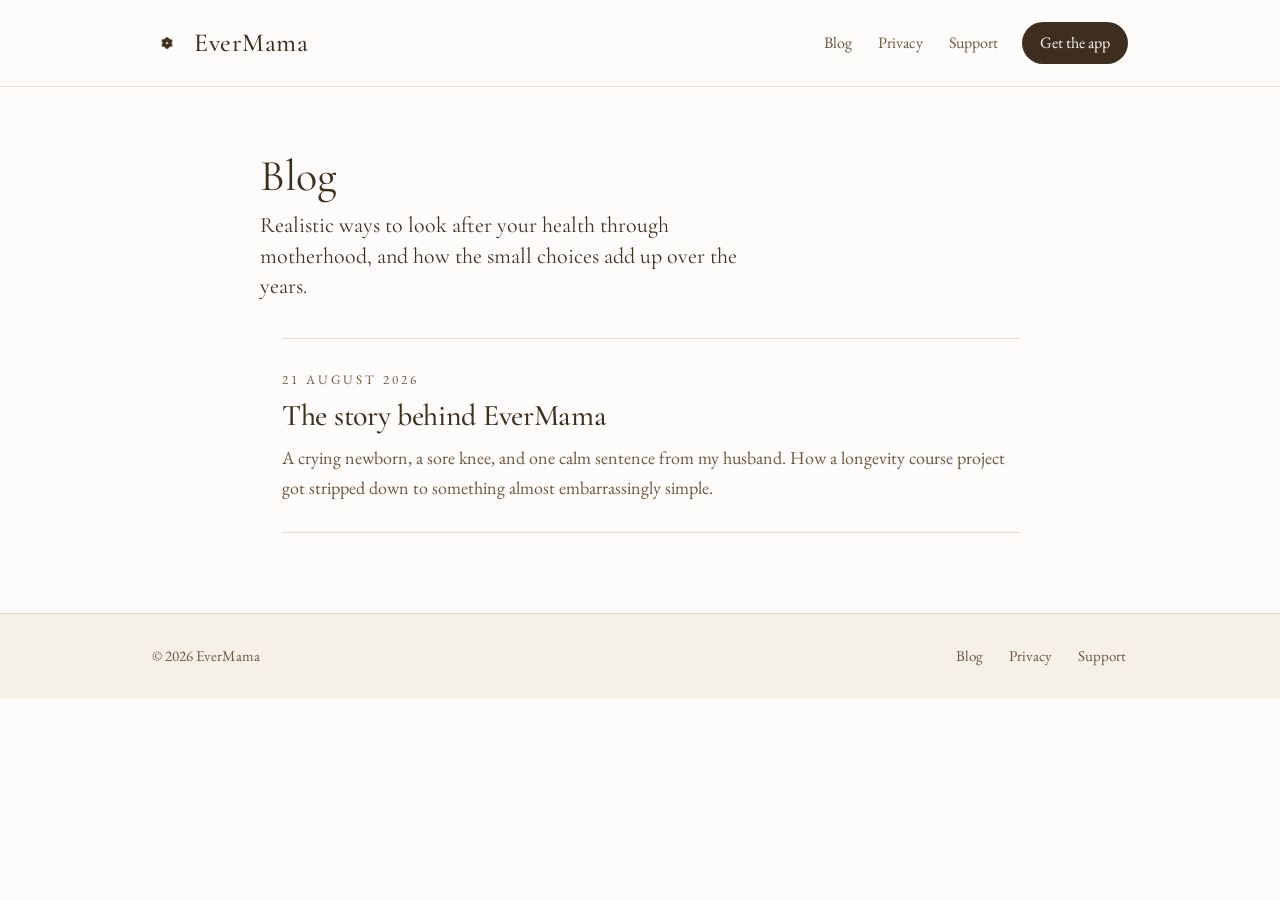
==== blog/index.html @ 4d95422d "Add a blog with the founder's story as its first post blog/ is a hand-maintained static section: ind" ====
<!doctype html>
<html lang="en">
  <head>
    <meta charset="utf-8" />
    <meta name="viewport" content="width=device-width, initial-scale=1" />
    <title>Blog — EverMama</title>
    <meta
      name="description"
      content="Realistic ways to look after your health through motherhood, and how small habits shape the years ahead."
    />
    <link rel="icon" href="/assets/favicon.png" type="image/png" />
    <meta name="theme-color" content="#fdfcfa" />

    <link rel="preconnect" href="https://fonts.googleapis.com" />
    <link rel="preconnect" href="https://fonts.gstatic.com" crossorigin />
    <link
      href="https://fonts.googleapis.com/css2?family=Cormorant+Garamond:ital,wght@0,400;0,500;1,400;1,500&family=EB+Garamond:ital,wght@0,400;0,500;1,400&display=swap"
      rel="stylesheet"
    />
    <link rel="stylesheet" href="/styles.css" />
  </head>
  <body>
    <header class="site">
      <div class="wrap">
        <a href="/" class="wordmark">
          <img src="/assets/mark.png" alt="" class="wordmark-icon" />
          EverMama
        </a>
        <nav>
          <a href="/blog/">Blog</a>
          <a href="/privacy.html">Privacy</a>
          <a href="/support.html">Support</a>
          <a href="/#get" class="nav-cta">Get the app</a>
        </nav>
      </div>
    </header>

    <main class="wrap wrap--doc doc">
      <h1>Blog</h1>
      <p class="doc-lede">
        Realistic ways to look after your health through motherhood, and how
        the small choices add up over the years.
      </p>

      <!--
        To add a post:
          1. Copy blog/_template.html to blog/<slug>.html and fill in the slots.
          2. Paste a new <li class="post-card"> at the TOP of this list.
        Newest first. Nothing else to update.
      -->
      <ul class="post-list">
        <li class="post-card">
          <span class="kicker">21 August 2026</span>
          <h2><a href="/blog/the-story-behind-evermama.html">The story behind EverMama</a></h2>
          <p>
            A crying newborn, a sore knee, and one calm sentence from my
            husband. How a longevity course project got stripped down to
            something almost embarrassingly simple.
          </p>
        </li>
      </ul>
    </main>

    <footer class="site">
      <div class="wrap">
        <div>© 2026 EverMama</div>
        <nav>
          <a href="/blog/">Blog</a>
          <a href="/privacy.html">Privacy</a>
          <a href="/support.html">Support</a>
        </nav>
      </div>
    </footer>
  </body>
</html>
---- styles.css ----
/* EverMama site — design tokens mirrored from the app's ui/tokens/index.ts.
   Brown ink, two serif families. Generic-serif fallback only — the app spec
   forbids sans, and the marketing surface follows.

   The color tokens below carry the app's accessibility audit (see
   docs/accessibility-audit-final.html in the app repo) past the WCAG AA
   contrast floor. Earlier values sat between 2.40:1 and 4.32:1 for normal
   text and small chrome; the deepened palette lands every token at ~4.7:1
   or higher, with the morning accent re-hued from warm amber (which
   collided with afternoon's rust) into dawn teal so the four windows
   occupy four distinct quadrants of the color wheel. */

:root {
  /* DELIBERATE DEVIATION from the cross-repo token mirror in CLAUDE.md.
     The page was previously painted in the app's card cream (#fbf7f2) so
     the whole marketing surface read as one continuous habit card. That
     made every section the same tone, which is exactly why the page read
     as one undifferentiated wall of prose. The surface is now near-white
     and the cream is demoted to a *band* token, used to stripe alternate
     sections. Cream still carries the brand, but as rhythm rather than
     wallpaper — sections now announce themselves by tone change.

     Kept faintly warm (#fdfcfa, not #ffffff) on purpose: the screenshots
     and the painted hero are cream-grounded, and a pure-white page makes
     their backgrounds read as dirty gray by comparison. */
  --page: #fdfcfa;
  /* band: the app's page cream, now doing section-striping duty. Every
     text token below is re-checked against it — --muted lands 6.08:1
     here and 6.68:1 on --page, both past the 4.5:1 AA floor. */
  --band: #f6f1e8;
  /* card: pure white, so a card lifts off both the near-white page and
     the cream band. On the old all-cream page there was no lighter tone
     left to lift with and inset surfaces had to recess instead; the
     near-white page restores the normal direction. */
  --card: #ffffff;
  /* recess: contact-form fields, which read better sunk than lifted. */
  --recess: #faf5ec;
  --ink: #3d2e1f;
  /* muted/whisper: the universal secondary tier — nav, footer, kickers,
     doc-updated, card bodies, contact-form labels, status placeholders. */
  --muted: #6e5640;
  --whisper: #6e5640;
  --border-soft: #e8dcc6;
  --border: #d4c4a0;
  /* on-ink pair for the inverted band (the anti-streak section and the
     closing CTA). #d8c9b6 on --ink is 8.05:1. */
  --on-ink: #fbf7f2;
  --on-ink-muted: #d8c9b6;
  /* sage: the deepened anytime-accent (~5:1). On the site this token is
     text-only (.contact-status.ok), so it tracks the readable tier; the
     app keeps a separate accent.sage #a8c092 for illustration fills
     where contrast doesn't apply. */
  --sage: #5d7a4d;
  /* terracotta: ~5.8:1 on the near-white page — carries the cream-on-
     terracotta form button, the badge-note link, the focus border
     on inputs, and the error status. */
  --terracotta: #a04a2f;

  /* Four-window accent palette — each window sits in its own quadrant of
     the wheel (dawn teal 188° · rust 13° · violet 251° · sage 102°) and
     reads as a temperature arc across the day. Now referenced: the
     step numerals in "how it works" and the rules above the receipt
     cards take the arc, so the site shows the app's own color logic. */
  --morning: #2e6e7a;
  --afternoon: #9c4838;
  --evening: #5a4e80;
  --anytime: #5d7a4d;

  /* shadow-card: 14% alpha — mirrors the app's shadows.card in
     ui/tokens/index.ts. The 6% the spec originally specified rendered
     below perception threshold, so cards (and the site's phone frames)
     floated flush with the background. 14% restores a visible lift while
     staying inside the brand's quiet, anti-Material register. */
  --shadow-card: 0 4px 20px rgba(80, 50, 28, 0.14);
  --shadow-ring: 0 2px 10px rgba(80, 50, 28, 0.12);
  --shadow-soft: 0 1px 3px rgba(80, 50, 28, 0.06);
}

* {
  box-sizing: border-box;
}

html,
body {
  margin: 0;
  padding: 0;
}

body {
  background: var(--page);
  color: var(--ink);
  font-family: 'EB Garamond', Garamond, 'Iowan Old Style', 'Apple Garamond', serif;
  font-size: 19px;
  line-height: 1.62;
  -webkit-font-smoothing: antialiased;
  -moz-osx-font-smoothing: grayscale;
}

a {
  color: var(--ink);
  text-decoration: underline;
  /* Link underlines need >=3:1 against the page background per WCAG
     1.4.11 — they are the only thing that differentiates a link from
     surrounding ink-on-page prose. `--border` (#d4c4a0) sat at 1.83:1
     and read as a hairline decoration rather than an affordance.
     `--muted` (#6e5640) is the same token the link's hover-color and
     all secondary text use, so the underline signals "this is the
     readable secondary tier" rather than "this is a faint rule". */
  text-decoration-color: var(--muted);
  text-underline-offset: 3px;
  transition: text-decoration-color 0.2s ease;
}
a:hover {
  text-decoration-color: var(--terracotta);
}

/* ---------- layout ----------

   Sections are full-bleed so alternate bands can carry a background tone
   edge to edge; `.wrap` re-establishes the reading column inside each
   one. Header and footer use the same wrapper so the wordmark and nav
   stay on the same vertical line as the section content. */

.wrap {
  max-width: 1040px;
  margin: 0 auto;
  padding: 0 32px;
}

/* Prose pages (privacy / support) hold a narrower measure than the
   marketing grid — ~72 characters at 18px. */
.wrap--doc {
  max-width: 760px;
}

header.site {
  border-bottom: 1px solid var(--border-soft);
  background: var(--page);
}
header.site .wrap {
  padding-top: 22px;
  padding-bottom: 22px;
  display: flex;
  align-items: center;
  justify-content: space-between;
}

header.site .wordmark {
  font-family: 'Cormorant Garamond', 'Cormorant', Garamond, serif;
  font-weight: 500;
  font-size: 26px;
  letter-spacing: 0.5px;
  text-decoration: none;
  color: var(--ink);
  display: inline-flex;
  align-items: center;
  gap: 12px;
}

header.site .wordmark-icon {
  width: 30px;
  height: 30px;
}

header.site nav {
  display: flex;
  align-items: center;
  gap: 22px;
  font-size: 16px;
}
header.site nav a {
  text-decoration: none;
  color: var(--muted);
  /* Lift the touch target above the WCAG 2.5.8 (AA) 24x24 floor. The font
     alone gives ~22px of vertical hit area; the symmetric 6px padding
     brings it to 27px, and the negative inline margin offsets the
     padding so the visual gap between the wordmark and the nav row
     stays exactly where it was. */
  padding: 6px 2px;
  margin: -6px 0;
}
header.site nav a:hover {
  color: var(--ink);
}
/* The nav's one filled affordance, so the header carries a CTA without
   adding a second row of chrome. */
header.site nav .nav-cta {
  color: var(--on-ink);
  background: var(--ink);
  border-radius: 999px;
  padding: 8px 18px;
  margin: 0;
  transition: background 0.2s ease;
}
header.site nav .nav-cta:hover {
  background: var(--terracotta);
  color: var(--on-ink);
}

footer.site {
  border-top: 1px solid var(--border-soft);
  background: var(--band);
  font-size: 15px;
  color: var(--muted);
}
footer.site .wrap {
  padding-top: 30px;
  padding-bottom: 30px;
  display: flex;
  flex-wrap: wrap;
  gap: 18px;
  justify-content: space-between;
  align-items: center;
}
footer.site nav {
  display: flex;
  flex-wrap: wrap;
  gap: 22px;
}
footer.site a {
  color: var(--muted);
  text-decoration: none;
  /* Same touch-target lift as the header nav (WCAG 2.5.8 AA, 24x24 px
     floor). 15px font + 12px padding = ~27px hit area. Negative margin
     preserves the visual baseline so the footer row reads identical. */
  padding: 6px 2px;
  margin: -6px 0;
}
footer.site a:hover {
  color: var(--ink);
}

/* ---------- section bands ----------

   The page's new rhythm. Every section is a full-bleed band; alternating
   `--band` cream against the near-white page is what makes the page read
   as sectioned rather than as one scroll of prose. `.band--ink` is the
   emphasis tone, spent on exactly one place (the closing CTA) so it
   keeps its weight. */

.band {
  padding: 88px 0;
}
.band--tint {
  background: var(--band);
}
.band--ink {
  background: var(--ink);
  color: var(--on-ink);
}
.band--ink .kicker {
  color: var(--on-ink-muted);
}
.band--ink h2 {
  color: var(--on-ink);
}
.band--ink .section-lede,
.band--ink p {
  color: var(--on-ink-muted);
}
.band--ink a {
  color: var(--on-ink);
  text-decoration-color: var(--on-ink-muted);
}

/* Section headers: kicker, h2, and an optional one-line lede. The lede is
   capped at a single short sentence by convention — the page's whole
   point is that the reading happens in the app, not here. */

.section-head {
  text-align: center;
  max-width: 640px;
  margin: 0 auto 48px;
}
.section-head > :last-child {
  margin-bottom: 0;
}

.kicker {
  display: block;
  font-family: 'EB Garamond', serif;
  text-transform: uppercase;
  letter-spacing: 3px;
  font-size: 13px;
  color: var(--muted);
  margin-bottom: 14px;
}

h2 {
  font-family: 'Cormorant Garamond', Garamond, serif;
  font-weight: 400;
  font-size: 38px;
  line-height: 1.15;
  letter-spacing: -0.3px;
  margin: 0 0 16px;
  color: var(--ink);
}

.section-lede {
  font-size: 20px;
  line-height: 1.55;
  color: var(--muted);
  margin: 0;
}

/* ---------- hero ---------- */

.hero {
  padding: 56px 0 72px;
  text-align: center;
}

/* The welcome-room scene, mirroring the app's first screen: the painting
   runs the width of the column and melts into the page through a
   gradient rather than ending on a hard edge, so the top of the page
   reads as one warm room instead of a picture pasted above text. The
   fade color must track --page exactly or a seam appears. */

.hero-scene {
  position: relative;
  margin: 0 0 26px;
  border-radius: 22px;
  overflow: hidden;
}
/* No CSS crop. The painted scenes put the mother and child near the
   vertical middle, so any fixed-height `object-fit: cover` band takes
   their heads off. `intro-hero.png` is instead pre-cropped in the asset
   itself (1080x520 — empty ceiling and foreground floor trimmed, whole
   figure kept), and rendered at its natural ratio so the headline still
   clears the fold. */
.hero-scene img {
  display: block;
  width: 100%;
  height: auto;
}
.hero-scene::after {
  content: '';
  position: absolute;
  inset: auto 0 -1px 0;
  height: 32%;
  background: linear-gradient(to bottom, rgba(253, 252, 250, 0), var(--page));
  pointer-events: none;
}

.hero h1 {
  font-family: 'Cormorant Garamond', Garamond, serif;
  font-weight: 400;
  font-size: 58px;
  line-height: 1.08;
  letter-spacing: -0.5px;
  margin: 0 0 22px;
  color: var(--ink);
}

.hero p.lede {
  font-size: 22px;
  line-height: 1.55;
  color: var(--muted);
  max-width: 580px;
  margin: 0 auto 34px;
}

/* ---------- store badges ---------- */

.badges {
  display: flex;
  justify-content: center;
  align-items: center;
  flex-wrap: wrap;
  gap: 16px;
  margin: 0;
}
.badges .store-badge {
  display: inline-block;
  text-decoration: none;
  line-height: 0;
  transition: opacity 0.2s ease;
}
.badges .store-badge:hover {
  opacity: 0.85;
}
.badges .store-badge img {
  display: block;
  width: auto;
}
/* Unequal pixel heights on purpose: Google's badge carries built-in
   padding that Apple's doesn't, so 56 / 40 produces roughly equal
   *visual* heights. */
.badges .play-badge img {
  height: 56px;
}
.badges .app-store-badge img {
  height: 40px;
}

.badge-note {
  font-family: 'Cormorant Garamond', Garamond, serif;
  font-size: 19px;
  color: var(--muted);
  text-align: center;
  max-width: 520px;
  margin: 24px auto 0;
}
.badge-note a {
  color: var(--terracotta);
  text-decoration-color: var(--terracotta);
}
.band--ink .badge-note {
  color: var(--on-ink-muted);
}
.band--ink .badge-note a {
  color: var(--on-ink);
  text-decoration-color: var(--on-ink-muted);
}

/* ---------- phone frame ---------- */

.phone {
  position: relative;
  width: 100%;
  aspect-ratio: 1284 / 2778;
  background: var(--ink);
  border-radius: 38px;
  padding: 7px;
  box-shadow: var(--shadow-card);
  cursor: zoom-in;
  overflow: hidden;
}
.phone img {
  display: block;
  width: 100%;
  height: 100%;
  object-fit: cover;
  object-position: center;
  border-radius: 31px;
  background: var(--page);
}

/* ---------- card grids ----------

   One card primitive, three grid densities. Cards are what carry the
   "sectioned" reading: each holds a short heading and at most two
   sentences, so a scan down the page collects headings and a reader who
   wants detail drops into the body without changing surface. */

.cards {
  display: grid;
  gap: 24px;
}
.cards--4 {
  grid-template-columns: repeat(4, 1fr);
}
.cards--3 {
  grid-template-columns: repeat(3, 1fr);
}
.cards--2 {
  grid-template-columns: repeat(2, 1fr);
}

.card {
  background: var(--card);
  border: 1px solid var(--border-soft);
  border-radius: 18px;
  padding: 28px 26px;
  box-shadow: var(--shadow-soft);
}
.card h3 {
  font-family: 'Cormorant Garamond', Garamond, serif;
  font-size: 24px;
  font-weight: 500;
  line-height: 1.2;
  margin: 0 0 10px;
  color: var(--ink);
}
.card p {
  color: var(--muted);
  font-size: 17px;
  line-height: 1.6;
  margin: 0;
}

/* ---------- app tour ----------

   Three phone-framed screenshots. Per CLAUDE.md this is the layout that
   looks right; the August 2026 attempt to swap it for a grid of ten
   per-feature crops was reverted on sight. If more screens need showing,
   add phone-framed cards, not crops. */

.tour {
  display: grid;
  grid-template-columns: repeat(4, 1fr);
  gap: 32px;
}
.tour-card {
  margin: 0;
  display: flex;
  flex-direction: column;
  align-items: center;
  text-align: center;
}
.tour-card .phone {
  max-width: 240px;
}
.tour-card figcaption {
  margin-top: 22px;
}
.tour-card .name {
  font-family: 'Cormorant Garamond', Garamond, serif;
  font-size: 24px;
  font-weight: 500;
  margin-bottom: 8px;
}
.tour-card .future {
  color: var(--muted);
  font-size: 17px;
  line-height: 1.6;
}

/* ---------- the note band's illustration ----------

   Shown whole (900 × 600), not cropped to a strip — like every scene in
   this set, the figures compose near the vertical middle, so a fixed-
   height object-fit band would cut the mother's head off. */
.note-scene {
  max-width: 620px;
  margin: 44px auto 0;
  border-radius: 22px;
  overflow: hidden;
  box-shadow: var(--shadow-card);
}
.note-scene img {
  display: block;
  width: 100%;
  height: auto;
}

/* ---------- receipts ----------

   The research links, one claim per card. Each card takes a colored rule
   from the time-window arc so the row reads as a set.  */

.receipt {
  border-top: 2px solid var(--border);
  padding-top: 18px;
}
.receipt:nth-child(1) {
  border-top-color: var(--morning);
}
.receipt:nth-child(2) {
  border-top-color: var(--afternoon);
}
.receipt:nth-child(3) {
  border-top-color: var(--evening);
}
.receipt:nth-child(4) {
  border-top-color: var(--anytime);
}
.receipt h3 {
  font-family: 'Cormorant Garamond', Garamond, serif;
  font-size: 21px;
  font-weight: 500;
  margin: 0 0 8px;
  color: var(--ink);
}
.receipt p {
  color: var(--muted);
  font-size: 16px;
  line-height: 1.6;
  margin: 0 0 10px;
}
.receipt .source {
  font-size: 15px;
}

.footnote {
  text-align: center;
  color: var(--muted);
  font-size: 16px;
  max-width: 660px;
  margin: 44px auto 0;
}

/* ---------- closing CTA ---------- */

.cta {
  text-align: center;
}
.cta .section-head {
  margin-bottom: 34px;
}

/* ---------- lightbox ---------- */

.lightbox {
  position: fixed;
  inset: 0;
  z-index: 100;
  display: flex;
  align-items: center;
  justify-content: center;
  padding: 40px 24px;
  background: rgba(61, 46, 31, 0.85);
  -webkit-backdrop-filter: blur(6px);
  backdrop-filter: blur(6px);
  animation: lightbox-fade 0.18s ease-out;
  cursor: zoom-out;
}
.lightbox[hidden] {
  display: none;
}
.lightbox img {
  display: block;
  max-width: min(92vw, 420px);
  max-height: 90vh;
  border-radius: 28px;
  box-shadow: 0 24px 60px rgba(0, 0, 0, 0.45);
  cursor: default;
}
.lightbox-close {
  position: absolute;
  top: 18px;
  right: 20px;
  width: 44px;
  height: 44px;
  border-radius: 50%;
  background: transparent;
  border: 1px solid rgba(252, 243, 228, 0.4);
  color: var(--on-ink);
  font-family: 'Cormorant Garamond', Garamond, serif;
  font-size: 28px;
  line-height: 1;
  padding: 0;
  display: flex;
  align-items: center;
  justify-content: center;
  cursor: pointer;
  transition: background 0.2s ease, border-color 0.2s ease;
}
.lightbox-close > span {
  display: block;
  transform: translateY(-2px);
}
.lightbox-close:hover {
  background: rgba(252, 243, 228, 0.14);
  border-color: var(--on-ink);
}
@keyframes lightbox-fade {
  from { opacity: 0; }
  to { opacity: 1; }
}

/* ---------- legal pages (privacy / support) ---------- */

.doc {
  padding: 64px 0 72px;
}
.doc h1 {
  font-family: 'Cormorant Garamond', Garamond, serif;
  font-weight: 400;
  font-size: 44px;
  line-height: 1.15;
  margin: 0 0 8px;
}
.doc .updated {
  display: block;
  color: var(--muted);
  font-size: 16px;
  margin-bottom: 28px;
}
.doc .doc-lede {
  font-family: 'Cormorant Garamond', Garamond, serif;
  font-size: 22px;
  line-height: 1.4;
  color: var(--ink);
  max-width: 520px;
  margin: 0 0 32px;
}
.doc h2 {
  font-family: 'Cormorant Garamond', Garamond, serif;
  font-weight: 500;
  font-size: 27px;
  margin: 40px 0 12px;
}
.doc h3 {
  font-family: 'Cormorant Garamond', Garamond, serif;
  font-weight: 500;
  font-size: 20px;
  margin: 28px 0 10px;
}
.doc p,
.doc li {
  font-size: 18px;
  line-height: 1.65;
}
.doc ul {
  padding-left: 22px;
}
.doc li {
  margin-bottom: 8px;
}

/* ---------- contact form ---------- */

.contact-form {
  margin: 24px 0 8px;
  display: flex;
  flex-direction: column;
  gap: 14px;
}
.contact-form label {
  font-family: 'EB Garamond', serif;
  text-transform: uppercase;
  letter-spacing: 3px;
  font-size: 14px;
  color: var(--muted);
  margin-bottom: -6px;
}
.contact-form input[type='email'],
.contact-form textarea {
  font-family: 'EB Garamond', Garamond, 'Iowan Old Style', serif;
  font-size: 18px;
  line-height: 1.55;
  color: var(--ink);
  background: var(--recess);
  border: 1px solid var(--border-soft);
  border-radius: 12px;
  padding: 12px 14px;
  outline: none;
  transition: border-color 0.2s ease;
  width: 100%;
}
.contact-form input[type='email']:focus,
.contact-form textarea:focus {
  border-color: var(--terracotta);
}
.contact-form textarea {
  resize: vertical;
  min-height: 140px;
}
.contact-form .hp {
  position: absolute;
  left: -9999px;
  opacity: 0;
  pointer-events: none;
}
.contact-form button {
  align-self: flex-start;
  font-family: 'Cormorant Garamond', Garamond, serif;
  font-size: 19px;
  color: var(--on-ink);
  background: var(--ink);
  border: none;
  border-radius: 12px;
  padding: 12px 26px;
  cursor: pointer;
  margin-top: 4px;
  transition: background 0.2s ease;
}
.contact-form button:hover:not(:disabled) {
  background: var(--terracotta);
}
.contact-form button:disabled {
  opacity: 0.6;
  cursor: not-allowed;
}
.contact-status {
  margin: 6px 0 0;
  font-size: 16px;
  min-height: 1.2em;
}
.contact-status.ok {
  color: var(--sage);
}
.contact-status.err {
  color: var(--terracotta);
}

/* ---------- reduce motion ----------
   Mirrors the app's Phase 7 runtime accessibility layer (commit 28f3517
   in evermama-habit-builder, docs/accessibility-audit.html §7). Visitors
   running the OS-level Reduce Motion setting get the same affordance
   here: link/button color transitions collapse to instant and the
   lightbox crossfade drops to a hard cut. The visual default is
   unchanged for everyone else. */

@media (prefers-reduced-motion: reduce) {
  *,
  *::before,
  *::after {
    animation-duration: 0.001ms !important;
    animation-iteration-count: 1 !important;
    transition-duration: 0.001ms !important;
    scroll-behavior: auto !important;
  }
}

/* ---------- responsive ---------- */

@media (max-width: 940px) {
  .band {
    padding: 68px 0;
  }
  .cards--4 {
    grid-template-columns: repeat(2, 1fr);
  }
  .tour {
    grid-template-columns: repeat(2, 1fr);
    gap: 40px;
  }
  .hero h1 {
    font-size: 50px;
  }
}

@media (max-width: 700px) {
  .cards--3,
  .cards--2 {
    grid-template-columns: 1fr;
  }
  .tour {
    grid-template-columns: 1fr;
    gap: 40px;
  }
}

@media (max-width: 540px) {
  .wrap {
    padding: 0 22px;
  }
  .band {
    padding: 56px 0;
  }
  .hero {
    padding: 40px 0 56px;
  }
  .hero h1 {
    font-size: 40px;
  }
  .hero p.lede {
    font-size: 20px;
  }
  h2 {
    font-size: 31px;
  }
  .cards--4 {
    grid-template-columns: 1fr;
  }
  .tour-card .phone {
    max-width: 240px;
  }
  .doc h1 {
    font-size: 36px;
  }
  header.site nav {
    gap: 16px;
  }
  footer.site .wrap {
    flex-direction: column;
    align-items: flex-start;
    gap: 10px;
  }
}

/* The one-row header needs ~444px (wordmark 156 + nav 244 + side padding),
   so on phones it can't fit however much the gaps shrink. Stack it:
   wordmark above, nav row below, both centered. */
@media (max-width: 480px) {
  header.site .wrap {
    flex-direction: column;
    gap: 14px;
    padding-top: 18px;
    padding-bottom: 18px;
  }
}

/* ---------- blog ----------

   Two pages share the doc column: `/blog/` (the index) and each post.
   The index is a hand-maintained list — add a `.post-card` at the top of
   the list when a post ships; newest first. Each post is a copy of
   `blog/_template.html` with the slots filled in. No build step, same as
   the rest of the site. */

.post-list {
  list-style: none;
  padding: 0;
  margin: 36px 0 0;
}
.post-card {
  border-top: 1px solid var(--border-soft);
  padding: 30px 0;
}
.post-card:last-child {
  border-bottom: 1px solid var(--border-soft);
}
.post-card .kicker {
  margin-bottom: 8px;
}
.post-card h2 {
  font-size: 30px;
  margin: 0 0 10px;
}
.post-card h2 a {
  text-decoration: none;
}
.post-card h2 a:hover {
  color: var(--terracotta);
}
.post-card p {
  color: var(--muted);
  font-size: 18px;
  margin: 0;
}

/* Article: a dateline above the title, and a slightly wider leading for
   long-form reading than the legal pages use. */
.post .kicker {
  margin-bottom: 10px;
}
.post h1 {
  margin-bottom: 28px;
  padding-bottom: 28px;
  border-bottom: 1px solid var(--border-soft);
}
.post .dek {
  font-family: 'Cormorant Garamond', Garamond, serif;
  font-size: 23px;
  line-height: 1.4;
  color: var(--muted);
  margin: -14px 0 36px;
}
.post-body strong {
  font-weight: 500;
  color: var(--ink);
}
.post-body p {
  font-size: 19px;
  line-height: 1.7;
  margin: 0 0 1.2em;
}
.post-body h2 {
  margin-top: 48px;
}
.post-body blockquote {
  font-family: 'Cormorant Garamond', Garamond, serif;
  font-size: 26px;
  line-height: 1.35;
  color: var(--ink);
  margin: 40px 0;
  padding-left: 22px;
  border-left: 2px solid var(--terracotta);
}
.post-foot {
  margin-top: 52px;
  padding-top: 28px;
  border-top: 1px solid var(--border-soft);
  color: var(--muted);
  font-size: 17px;
}
.post-foot p {
  margin: 0 0 10px;
}
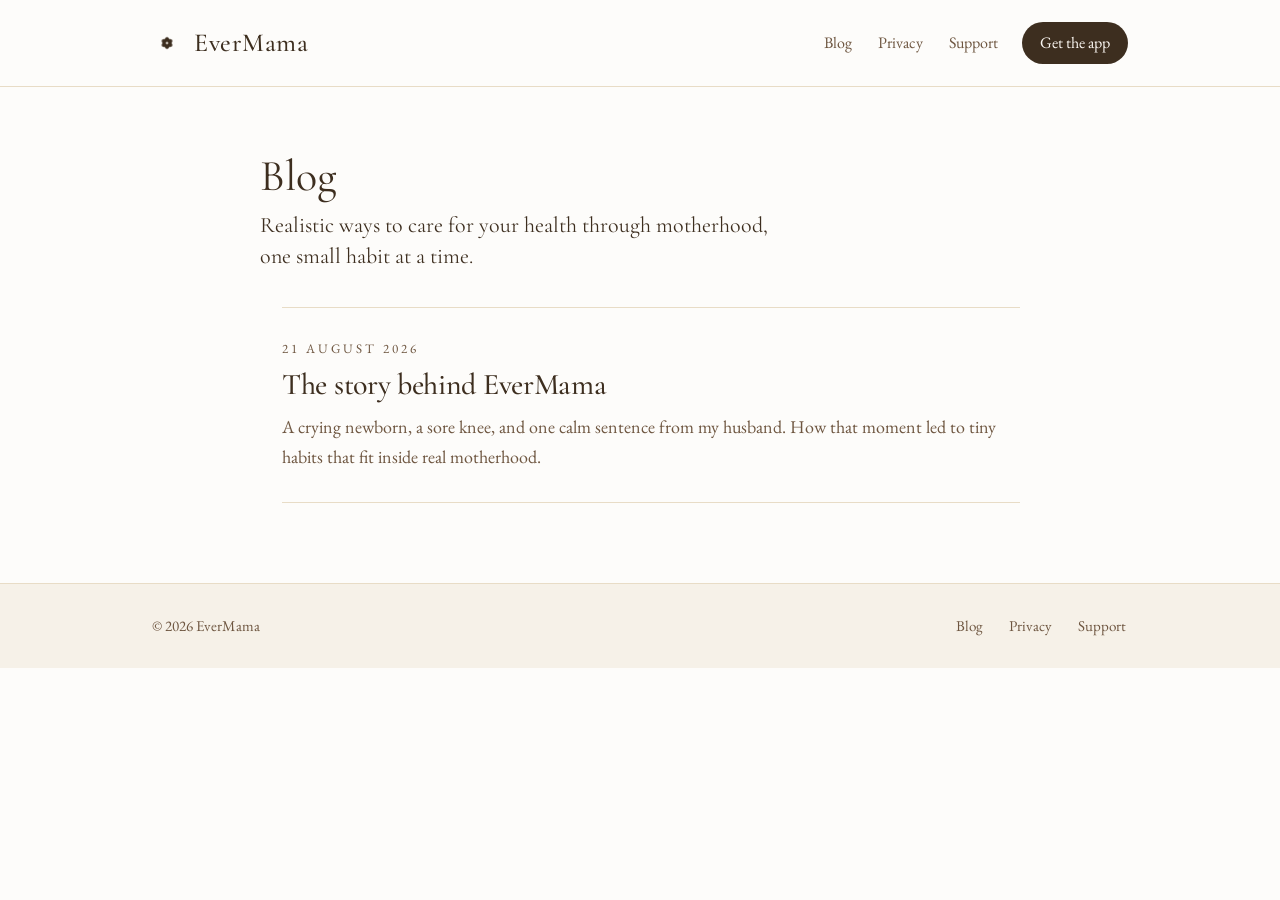
==== commit 0529edd3: "Refine homepage and blog copy" ====
--- a/blog/index.html
+++ b/blog/index.html
@@ -38,8 +38,8 @@
     <main class="wrap wrap--doc doc">
       <h1>Blog</h1>
       <p class="doc-lede">
-        Realistic ways to look after your health through motherhood, and how
-        the small choices add up over the years.
+        Realistic ways to care for your health through motherhood, one small
+        habit at a time.
       </p>
 
       <!--
@@ -54,8 +54,8 @@
           <h2><a href="/blog/the-story-behind-evermama.html">The story behind EverMama</a></h2>
           <p>
             A crying newborn, a sore knee, and one calm sentence from my
-            husband. How a longevity course project got stripped down to
-            something almost embarrassingly simple.
+            husband. How that moment led to tiny habits that fit inside real
+            motherhood.
           </p>
         </li>
       </ul>
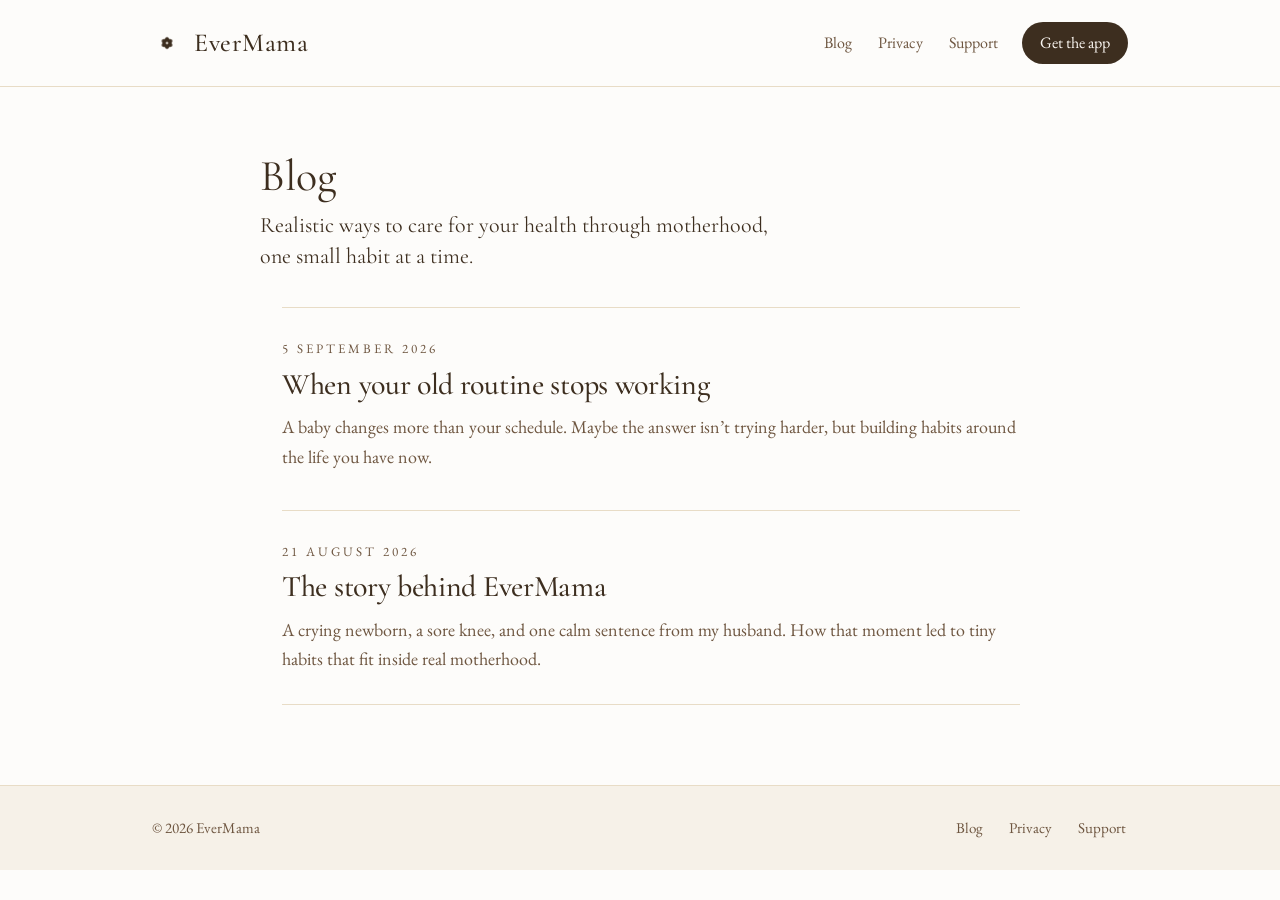
==== commit ed8157be: "List routines post on blog index" ====
--- a/blog/index.html
+++ b/blog/index.html
@@ -4,6 +4,7 @@
     <meta charset="utf-8" />
     <meta name="viewport" content="width=device-width, initial-scale=1" />
     <title>Blog — EverMama</title>
+    <link rel="canonical" href="https://evermama.app/blog/" />
     <meta
       name="description"
       content="Realistic ways to look after your health through motherhood, and how small habits shape the years ahead."
@@ -28,8 +29,8 @@
         </a>
         <nav>
           <a href="/blog/">Blog</a>
-          <a href="/privacy.html">Privacy</a>
-          <a href="/support.html">Support</a>
+          <a href="/privacy">Privacy</a>
+          <a href="/support">Support</a>
           <a href="/#get" class="nav-cta">Get the app</a>
         </nav>
       </div>
@@ -50,8 +51,16 @@
       -->
       <ul class="post-list">
         <li class="post-card">
+          <span class="kicker">5 September 2026</span>
+          <h2><a href="/blog/when-your-old-routine-stops-working">When your old routine stops working</a></h2>
+          <p>
+            A baby changes more than your schedule. Maybe the answer isn’t
+            trying harder, but building habits around the life you have now.
+          </p>
+        </li>
+        <li class="post-card">
           <span class="kicker">21 August 2026</span>
-          <h2><a href="/blog/the-story-behind-evermama.html">The story behind EverMama</a></h2>
+          <h2><a href="/blog/the-story-behind-evermama">The story behind EverMama</a></h2>
           <p>
             A crying newborn, a sore knee, and one calm sentence from my
             husband. How that moment led to tiny habits that fit inside real
@@ -66,8 +75,8 @@
         <div>© 2026 EverMama</div>
         <nav>
           <a href="/blog/">Blog</a>
-          <a href="/privacy.html">Privacy</a>
-          <a href="/support.html">Support</a>
+          <a href="/privacy">Privacy</a>
+          <a href="/support">Support</a>
         </nav>
       </div>
     </footer>
--- a/styles.css
+++ b/styles.css
@@ -960,3 +960,514 @@
 .post-foot p {
   margin: 0 0 10px;
 }
+
+/* ---------- blog: reading aids (prototype on the habits post) ----------
+
+   The reader is a mother on her phone, one hand free, mid-feed. These
+   pieces give her something to skim, touch, and take away without
+   changing a word of the article itself. Each one is additive: remove
+   the element and the post reads exactly as before. */
+
+/* Dateline with a reading time, in her units ("about one feed"). */
+.post .kicker .sep {
+  margin: 0 8px;
+}
+
+/* Hero: one of the app's painted scenes, shown whole (3:2). Cropping to a
+   strip cuts heads off — every scene composes its figures mid-frame. */
+.post-hero {
+  margin: 0 0 32px;
+}
+.post-hero img {
+  display: block;
+  width: 100%;
+  height: auto;
+  border-radius: 18px;
+  box-shadow: var(--shadow-soft);
+}
+
+/* "The short version": the whole argument in three lines, in a cream
+   band card so it reads as the app talking. */
+.short-version {
+  background: var(--band);
+  border-radius: 18px;
+  padding: 24px 28px 22px;
+  margin: 0 0 40px;
+}
+.short-version .kicker {
+  margin-bottom: 12px;
+}
+.post-body .short-version ul,
+.short-version ul {
+  list-style: none;
+  padding: 0;
+  margin: 0;
+}
+.short-version li {
+  font-family: 'Cormorant Garamond', Garamond, serif;
+  font-size: 22px;
+  line-height: 1.35;
+  color: var(--ink);
+  padding-left: 22px;
+  position: relative;
+  margin: 0 0 10px;
+}
+.short-version li:last-child {
+  margin-bottom: 0;
+}
+.short-version li::before {
+  content: '';
+  position: absolute;
+  left: 0;
+  top: 0.62em;
+  width: 8px;
+  height: 8px;
+  border-radius: 50%;
+  background: var(--terracotta);
+}
+
+/* "Try this tonight": one concrete action per section, styled like a
+   habit card from the app. Left rule takes the time-window arc. */
+.try-this {
+  background: var(--card);
+  border: 1px solid var(--border-soft);
+  border-left: 3px solid var(--anytime);
+  border-radius: 14px;
+  padding: 18px 22px 16px;
+  margin: 28px 0 36px;
+  box-shadow: var(--shadow-soft);
+}
+.try-this--morning {
+  border-left-color: var(--morning);
+}
+.try-this--afternoon {
+  border-left-color: var(--afternoon);
+}
+.try-this--evening {
+  border-left-color: var(--evening);
+}
+.try-this .kicker {
+  margin-bottom: 6px;
+}
+.post-body .try-this p {
+  font-size: 18px;
+  line-height: 1.55;
+  margin: 0;
+  color: var(--ink);
+}
+
+/* Recipe builder: two pickers write her if-then sentence. Native selects
+   on purpose — on a phone they open the wheel picker, which works with
+   a thumb. */
+.recipe {
+  background: var(--band);
+  border-radius: 18px;
+  padding: 24px 28px 26px;
+  margin: 28px 0 40px;
+}
+.recipe .kicker {
+  margin-bottom: 14px;
+}
+.post-body .recipe-line {
+  font-size: 19px;
+  line-height: 2.1;
+  margin: 0 0 14px;
+}
+.recipe select {
+  font-family: 'EB Garamond', Garamond, 'Iowan Old Style', serif;
+  font-size: 18px;
+  color: var(--ink);
+  background: var(--card);
+  border: 1px solid var(--border);
+  border-radius: 10px;
+  padding: 6px 12px;
+  margin: 0 2px;
+  max-width: 100%;
+  outline: none;
+}
+.recipe select:focus {
+  border-color: var(--terracotta);
+}
+.post-body .recipe-out {
+  font-family: 'Cormorant Garamond', Garamond, serif;
+  font-style: italic;
+  font-size: 27px;
+  line-height: 1.3;
+  color: var(--ink);
+  margin: 0 0 18px;
+  padding-left: 18px;
+  border-left: 2px solid var(--terracotta);
+}
+.recipe-actions {
+  display: flex;
+  flex-wrap: wrap;
+  gap: 10px 18px;
+  align-items: center;
+}
+.recipe-shuffle {
+  font-family: 'EB Garamond', Garamond, serif;
+  font-size: 16px;
+  color: var(--muted);
+  background: none;
+  border: 1px solid var(--border);
+  border-radius: 999px;
+  padding: 7px 16px;
+  cursor: pointer;
+}
+.recipe-shuffle:hover {
+  color: var(--ink);
+  border-color: var(--ink);
+}
+.recipe-cta {
+  font-family: 'EB Garamond', Garamond, serif;
+  font-size: 16px;
+  color: var(--on-ink);
+  background: var(--terracotta);
+  border-radius: 999px;
+  padding: 8px 18px;
+  text-decoration: none;
+}
+.recipe-cta:hover {
+  background: var(--ink);
+}
+
+/* Days-to-automatic range: one bar, 18 to 254, a marker at 66. Replaces
+   nothing; sits under the paragraph that gives the numbers. */
+.range {
+  margin: 28px 0 44px;
+  padding: 58px 0 0;
+}
+.range-track {
+  position: relative;
+  height: 6px;
+  border-radius: 3px;
+  background: var(--border-soft);
+  margin: 0 0 66px;
+}
+.range-fill {
+  position: absolute;
+  left: 7%;
+  right: 2%;
+  top: 0;
+  bottom: 0;
+  border-radius: 3px;
+  background: linear-gradient(90deg, var(--morning), var(--evening));
+  opacity: 0.55;
+}
+.range-mark {
+  position: absolute;
+  top: 50%;
+  width: 14px;
+  height: 14px;
+  border-radius: 50%;
+  transform: translate(-50%, -50%);
+  background: var(--afternoon);
+  box-shadow: 0 0 0 4px var(--page);
+}
+.range-label {
+  position: absolute;
+  font-family: 'EB Garamond', serif;
+  font-size: 15px;
+  color: var(--muted);
+  white-space: nowrap;
+  transform: translateX(-50%);
+}
+.range-label strong {
+  display: block;
+  font-family: 'Cormorant Garamond', Garamond, serif;
+  font-weight: 500;
+  font-size: 22px;
+  color: var(--ink);
+  line-height: 1.1;
+}
+.range-label--above {
+  bottom: 16px;
+}
+.range-label--below {
+  top: 16px;
+}
+.range-label--left {
+  transform: none;
+}
+.range-label--right {
+  transform: translateX(-100%);
+}
+.range figcaption {
+  font-size: 16px;
+  line-height: 1.5;
+  color: var(--muted);
+}
+
+/* Starter checklist: four boxes that remember themselves (localStorage),
+   the first thing on the blog she can touch. */
+.starter {
+  background: var(--card);
+  border: 1px solid var(--border-soft);
+  border-radius: 18px;
+  padding: 24px 28px 22px;
+  margin: 28px 0 40px;
+  box-shadow: var(--shadow-soft);
+}
+.starter .kicker {
+  margin-bottom: 12px;
+}
+.post-body .starter ul {
+  list-style: none;
+  padding: 0;
+  margin: 0 0 16px;
+}
+.post-body .starter li {
+  margin: 0;
+}
+.starter label {
+  display: flex;
+  align-items: flex-start;
+  gap: 12px;
+  padding: 9px 0;
+  font-size: 18px;
+  line-height: 1.5;
+  color: var(--ink);
+  cursor: pointer;
+  border-bottom: 1px solid var(--border-soft);
+}
+.starter li:last-child label {
+  border-bottom: 0;
+}
+.starter input[type='checkbox'] {
+  appearance: none;
+  -webkit-appearance: none;
+  flex: none;
+  width: 22px;
+  height: 22px;
+  margin-top: 3px;
+  border: 1.5px solid var(--border);
+  border-radius: 7px;
+  background: var(--card);
+  cursor: pointer;
+  position: relative;
+}
+.starter input[type='checkbox']:checked {
+  background: var(--anytime);
+  border-color: var(--anytime);
+}
+.starter input[type='checkbox']:checked::after {
+  content: '';
+  position: absolute;
+  left: 7px;
+  top: 3px;
+  width: 5px;
+  height: 10px;
+  border: solid var(--on-ink);
+  border-width: 0 2px 2px 0;
+  transform: rotate(45deg);
+}
+.starter input[type='checkbox']:checked + span {
+  color: var(--muted);
+}
+.post-body .starter-done {
+  font-family: 'Cormorant Garamond', Garamond, serif;
+  font-style: italic;
+  font-size: 21px;
+  color: var(--ink);
+  margin: 0;
+}
+.post-body .starter-done:empty {
+  display: none;
+}
+.post-body .starter ul:has(+ .starter-done:empty) {
+  margin-bottom: 0;
+}
+
+@media (max-width: 640px) {
+  .short-version,
+  .recipe,
+  .starter {
+    padding-left: 20px;
+    padding-right: 20px;
+  }
+  .short-version li {
+    font-size: 20px;
+  }
+  .post-body .recipe-out {
+    font-size: 24px;
+  }
+  .range-label {
+    font-size: 14px;
+  }
+}
+
+/* ---------- blog: reading aids, second wave ----------
+
+   Pieces the other three posts needed that the habits post didn't:
+   an inline phone screenshot, tap-sized chip pickers, a one-line
+   writing box, and a closing store card. Same rule as above: all of
+   it is additive, none of it touches the article text. */
+
+/* Inline phone screenshot for a post that walks through the app. Reuses
+   the home page's `.phone` frame at reading-column scale. */
+.post-phone {
+  margin: 28px auto 40px;
+  max-width: 250px;
+  text-align: center;
+}
+.post-phone .phone {
+  cursor: default;
+}
+.post-phone figcaption {
+  margin-top: 14px;
+  font-size: 16px;
+  line-height: 1.5;
+  color: var(--muted);
+}
+
+/* Chip pickers: thumb-sized choices (44px tall) and one line back. A
+   single-select picker answers with a habit; a multi-select one counts
+   what she tapped. */
+.chips {
+  background: var(--band);
+  border-radius: 18px;
+  padding: 24px 28px;
+  margin: 28px 0 40px;
+}
+.chips .kicker {
+  margin-bottom: 6px;
+}
+.post-body .chips-q {
+  font-size: 18px;
+  line-height: 1.5;
+  color: var(--ink);
+  margin: 0 0 14px;
+}
+.chip-row {
+  display: flex;
+  flex-wrap: wrap;
+  gap: 10px;
+  margin: 0 0 16px;
+}
+.chip {
+  font-family: 'EB Garamond', Garamond, serif;
+  font-size: 17px;
+  color: var(--ink);
+  background: var(--card);
+  border: 1px solid var(--border);
+  border-radius: 999px;
+  padding: 8px 16px;
+  min-height: 44px;
+  cursor: pointer;
+  transition: background 0.15s ease, border-color 0.15s ease, color 0.15s ease;
+}
+.chip:hover {
+  border-color: var(--ink);
+}
+.chip.is-on {
+  background: var(--ink);
+  border-color: var(--ink);
+  color: var(--on-ink);
+}
+.chip--morning.is-on {
+  background: var(--morning);
+  border-color: var(--morning);
+}
+.chip--afternoon.is-on {
+  background: var(--afternoon);
+  border-color: var(--afternoon);
+}
+.chip--evening.is-on {
+  background: var(--evening);
+  border-color: var(--evening);
+}
+.chip--anytime.is-on {
+  background: var(--anytime);
+  border-color: var(--anytime);
+}
+.post-body .chips-out {
+  font-family: 'Cormorant Garamond', Garamond, serif;
+  font-style: italic;
+  font-size: 24px;
+  line-height: 1.3;
+  color: var(--ink);
+  margin: 0;
+  padding-left: 18px;
+  border-left: 2px solid var(--terracotta);
+}
+.post-body .chips-out:empty {
+  display: none;
+}
+.chips-out strong {
+  font-style: normal;
+  font-weight: 500;
+}
+
+/* One-line writing box: her own future-me line, kept on this phone. */
+.future-line {
+  background: var(--band);
+  border-radius: 18px;
+  padding: 24px 28px;
+  margin: 28px 0 40px;
+}
+.future-line .kicker {
+  margin-bottom: 6px;
+}
+.future-line textarea {
+  font-family: 'EB Garamond', Garamond, 'Iowan Old Style', serif;
+  font-size: 19px;
+  line-height: 1.5;
+  color: var(--ink);
+  background: var(--card);
+  border: 1px solid var(--border-soft);
+  border-radius: 12px;
+  padding: 12px 14px;
+  width: 100%;
+  min-height: 88px;
+  resize: vertical;
+  outline: none;
+  transition: border-color 0.2s ease;
+}
+.future-line textarea:focus {
+  border-color: var(--terracotta);
+}
+.future-line textarea::placeholder {
+  color: var(--muted);
+  opacity: 0.7;
+  font-style: italic;
+}
+.post-body .future-note {
+  font-size: 15px;
+  color: var(--muted);
+  margin: 8px 0 0;
+  min-height: 1.4em;
+}
+
+/* Closing store card. Cream, not ink: `.band--ink` stays spent once,
+   on the home page. */
+.post-cta {
+  background: var(--band);
+  border-radius: 18px;
+  padding: 28px 28px 30px;
+  margin: 36px 0 8px;
+  text-align: center;
+}
+.post-body .post-cta p {
+  font-family: 'Cormorant Garamond', Garamond, serif;
+  font-size: 25px;
+  line-height: 1.3;
+  color: var(--ink);
+  margin: 0 0 18px;
+}
+.post-cta .recipe-cta {
+  display: inline-block;
+  font-size: 17px;
+  padding: 10px 22px;
+}
+
+@media (max-width: 640px) {
+  .chips,
+  .future-line,
+  .post-cta {
+    padding-left: 20px;
+    padding-right: 20px;
+  }
+  .post-body .chips-out {
+    font-size: 22px;
+  }
+}
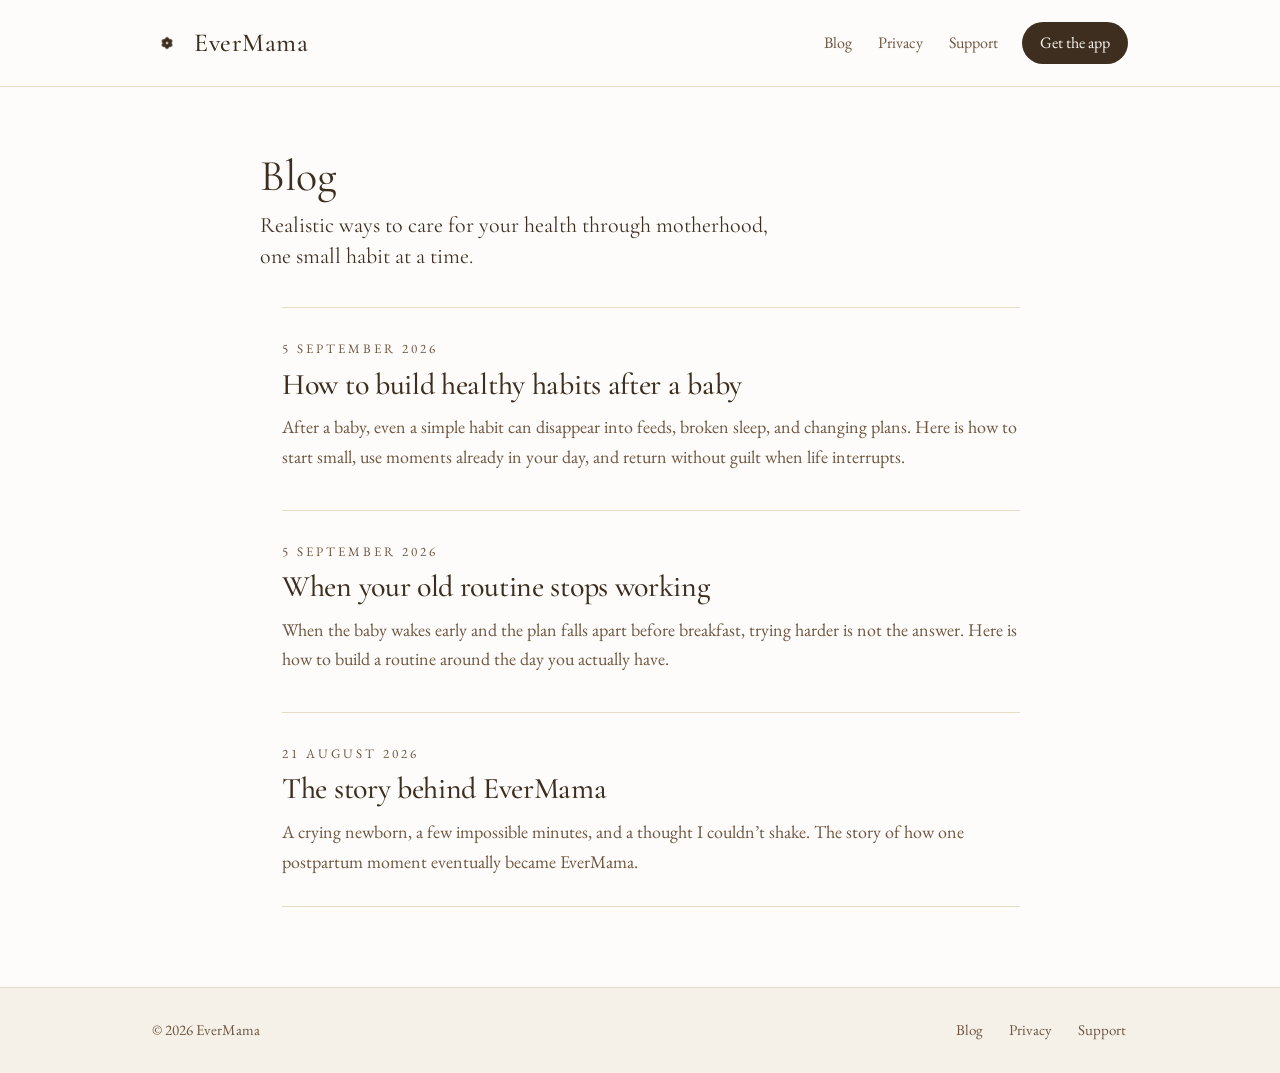
==== commit 9fff2ccf: "Add healthy habits postpartum article" ====
--- a/blog/index.html
+++ b/blog/index.html
@@ -7,10 +7,63 @@
     <link rel="canonical" href="https://evermama.app/blog/" />
     <meta
       name="description"
-      content="Realistic ways to look after your health through motherhood, and how small habits shape the years ahead."
+      content="Honest, realistic ways to care for your health while raising a child—one small habit that fits your day at a time."
     />
     <link rel="icon" href="/assets/favicon.png" type="image/png" />
     <meta name="theme-color" content="#fdfcfa" />
+
+    <meta property="og:site_name" content="EverMama" />
+    <meta property="og:type" content="website" />
+    <meta property="og:url" content="https://evermama.app/blog/" />
+    <meta property="og:title" content="Blog — EverMama" />
+    <meta property="og:description" content="Honest, realistic ways to care for your health while raising a child—one small habit that fits your day at a time." />
+    <meta property="og:image" content="https://evermama.app/assets/icon.png" />
+    <meta property="og:image:width" content="1024" />
+    <meta property="og:image:height" content="1024" />
+    <meta name="twitter:card" content="summary" />
+    <meta name="twitter:title" content="Blog — EverMama" />
+    <meta name="twitter:description" content="Honest, realistic ways to care for your health while raising a child—one small habit that fits your day at a time." />
+    <meta name="twitter:image" content="https://evermama.app/assets/icon.png" />
+
+    <script type="application/ld+json">
+    {
+      "@context": "https://schema.org",
+      "@type": "Blog",
+      "@id": "https://evermama.app/blog/#blog",
+      "url": "https://evermama.app/blog/",
+      "name": "EverMama blog",
+      "description": "Honest, realistic ways to care for your health while raising a child—one small habit that fits your day at a time.",
+      "inLanguage": "en",
+      "publisher": {
+        "@type": "Organization",
+        "name": "EverMama",
+        "url": "https://evermama.app/"
+      },
+      "blogPost": [
+        {
+          "@type": "BlogPosting",
+          "@id": "https://evermama.app/blog/how-to-build-healthy-habits-after-a-baby#post",
+          "url": "https://evermama.app/blog/how-to-build-healthy-habits-after-a-baby",
+          "headline": "How to build healthy habits after a baby",
+          "datePublished": "2026-09-05"
+        },
+        {
+          "@type": "BlogPosting",
+          "@id": "https://evermama.app/blog/when-your-old-routine-stops-working#post",
+          "url": "https://evermama.app/blog/when-your-old-routine-stops-working",
+          "headline": "When your old routine stops working",
+          "datePublished": "2026-09-05"
+        },
+        {
+          "@type": "BlogPosting",
+          "@id": "https://evermama.app/blog/the-story-behind-evermama#post",
+          "url": "https://evermama.app/blog/the-story-behind-evermama",
+          "headline": "The story behind EverMama",
+          "datePublished": "2026-08-21"
+        }
+      ]
+    }
+    </script>
 
     <link rel="preconnect" href="https://fonts.googleapis.com" />
     <link rel="preconnect" href="https://fonts.gstatic.com" crossorigin />
@@ -47,24 +100,35 @@
         To add a post:
           1. Copy blog/_template.html to blog/<slug>.html and fill in the slots.
           2. Paste a new <li class="post-card"> at the TOP of this list.
-        Newest first. Nothing else to update.
+          3. Add the post to the blogPost list in the JSON-LD above and to /sitemap.xml.
+        Newest first.
       -->
       <ul class="post-list">
         <li class="post-card">
           <span class="kicker">5 September 2026</span>
+          <h2><a href="/blog/how-to-build-healthy-habits-after-a-baby">How to build healthy habits after a baby</a></h2>
+          <p>
+            After a baby, even a simple habit can disappear into feeds, broken
+            sleep, and changing plans. Here is how to start small, use moments
+            already in your day, and return without guilt when life interrupts.
+          </p>
+        </li>
+        <li class="post-card">
+          <span class="kicker">5 September 2026</span>
           <h2><a href="/blog/when-your-old-routine-stops-working">When your old routine stops working</a></h2>
           <p>
-            A baby changes more than your schedule. Maybe the answer isn’t
-            trying harder, but building habits around the life you have now.
+            When the baby wakes early and the plan falls apart before
+            breakfast, trying harder is not the answer. Here is how to build a
+            routine around the day you actually have.
           </p>
         </li>
         <li class="post-card">
           <span class="kicker">21 August 2026</span>
           <h2><a href="/blog/the-story-behind-evermama">The story behind EverMama</a></h2>
           <p>
-            A crying newborn, a sore knee, and one calm sentence from my
-            husband. How that moment led to tiny habits that fit inside real
-            motherhood.
+            A crying newborn, a few impossible minutes, and a thought I
+            couldn’t shake. The story of how one postpartum moment eventually
+            became EverMama.
           </p>
         </li>
       </ul>
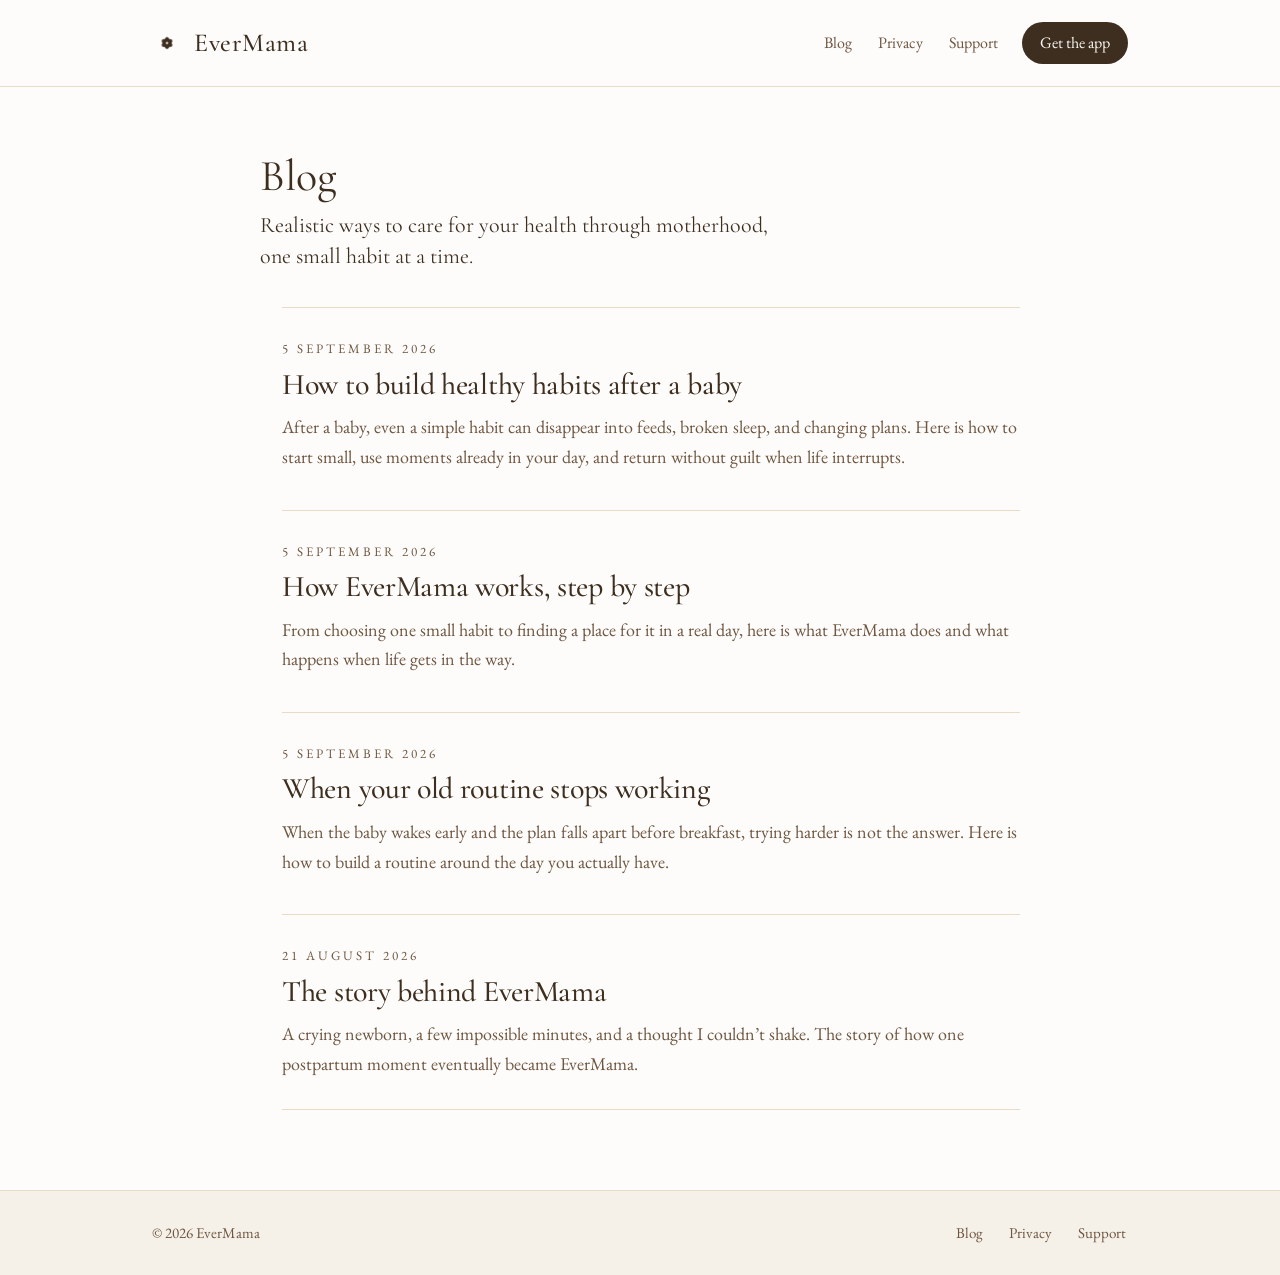
==== commit a6679efa: "Publish and refine EverMama blog posts" ====
--- a/blog/index.html
+++ b/blog/index.html
@@ -3,11 +3,11 @@
   <head>
     <meta charset="utf-8" />
     <meta name="viewport" content="width=device-width, initial-scale=1" />
-    <title>Blog — EverMama</title>
+    <title>Blog - EverMama</title>
     <link rel="canonical" href="https://evermama.app/blog/" />
     <meta
       name="description"
-      content="Honest, realistic ways to care for your health while raising a child—one small habit that fits your day at a time."
+      content="Honest, realistic ways to care for your health while raising a child - one small habit that fits your day at a time."
     />
     <link rel="icon" href="/assets/favicon.png" type="image/png" />
     <meta name="theme-color" content="#fdfcfa" />
@@ -15,14 +15,14 @@
     <meta property="og:site_name" content="EverMama" />
     <meta property="og:type" content="website" />
     <meta property="og:url" content="https://evermama.app/blog/" />
-    <meta property="og:title" content="Blog — EverMama" />
-    <meta property="og:description" content="Honest, realistic ways to care for your health while raising a child—one small habit that fits your day at a time." />
+    <meta property="og:title" content="Blog - EverMama" />
+    <meta property="og:description" content="Honest, realistic ways to care for your health while raising a child - one small habit that fits your day at a time." />
     <meta property="og:image" content="https://evermama.app/assets/icon.png" />
     <meta property="og:image:width" content="1024" />
     <meta property="og:image:height" content="1024" />
     <meta name="twitter:card" content="summary" />
-    <meta name="twitter:title" content="Blog — EverMama" />
-    <meta name="twitter:description" content="Honest, realistic ways to care for your health while raising a child—one small habit that fits your day at a time." />
+    <meta name="twitter:title" content="Blog - EverMama" />
+    <meta name="twitter:description" content="Honest, realistic ways to care for your health while raising a child - one small habit that fits your day at a time." />
     <meta name="twitter:image" content="https://evermama.app/assets/icon.png" />
 
     <script type="application/ld+json">
@@ -32,7 +32,7 @@
       "@id": "https://evermama.app/blog/#blog",
       "url": "https://evermama.app/blog/",
       "name": "EverMama blog",
-      "description": "Honest, realistic ways to care for your health while raising a child—one small habit that fits your day at a time.",
+      "description": "Honest, realistic ways to care for your health while raising a child - one small habit that fits your day at a time.",
       "inLanguage": "en",
       "publisher": {
         "@type": "Organization",
@@ -45,6 +45,13 @@
           "@id": "https://evermama.app/blog/how-to-build-healthy-habits-after-a-baby#post",
           "url": "https://evermama.app/blog/how-to-build-healthy-habits-after-a-baby",
           "headline": "How to build healthy habits after a baby",
+          "datePublished": "2026-09-05"
+        },
+        {
+          "@type": "BlogPosting",
+          "@id": "https://evermama.app/blog/how-evermama-works#post",
+          "url": "https://evermama.app/blog/how-evermama-works",
+          "headline": "How EverMama works, step by step",
           "datePublished": "2026-09-05"
         },
         {
@@ -115,6 +122,15 @@
         </li>
         <li class="post-card">
           <span class="kicker">5 September 2026</span>
+          <h2><a href="/blog/how-evermama-works">How EverMama works, step by step</a></h2>
+          <p>
+            From choosing one small habit to finding a place for it in a real
+            day, here is what EverMama does and what happens when life gets in
+            the way.
+          </p>
+        </li>
+        <li class="post-card">
+          <span class="kicker">5 September 2026</span>
           <h2><a href="/blog/when-your-old-routine-stops-working">When your old routine stops working</a></h2>
           <p>
             When the baby wakes early and the plan falls apart before
--- a/styles.css
+++ b/styles.css
@@ -1431,6 +1431,11 @@
   opacity: 0.7;
   font-style: italic;
 }
+.future-line .future-save {
+  border: 0;
+  margin-top: 14px;
+  cursor: pointer;
+}
 .post-body .future-note {
   font-size: 15px;
   color: var(--muted);
